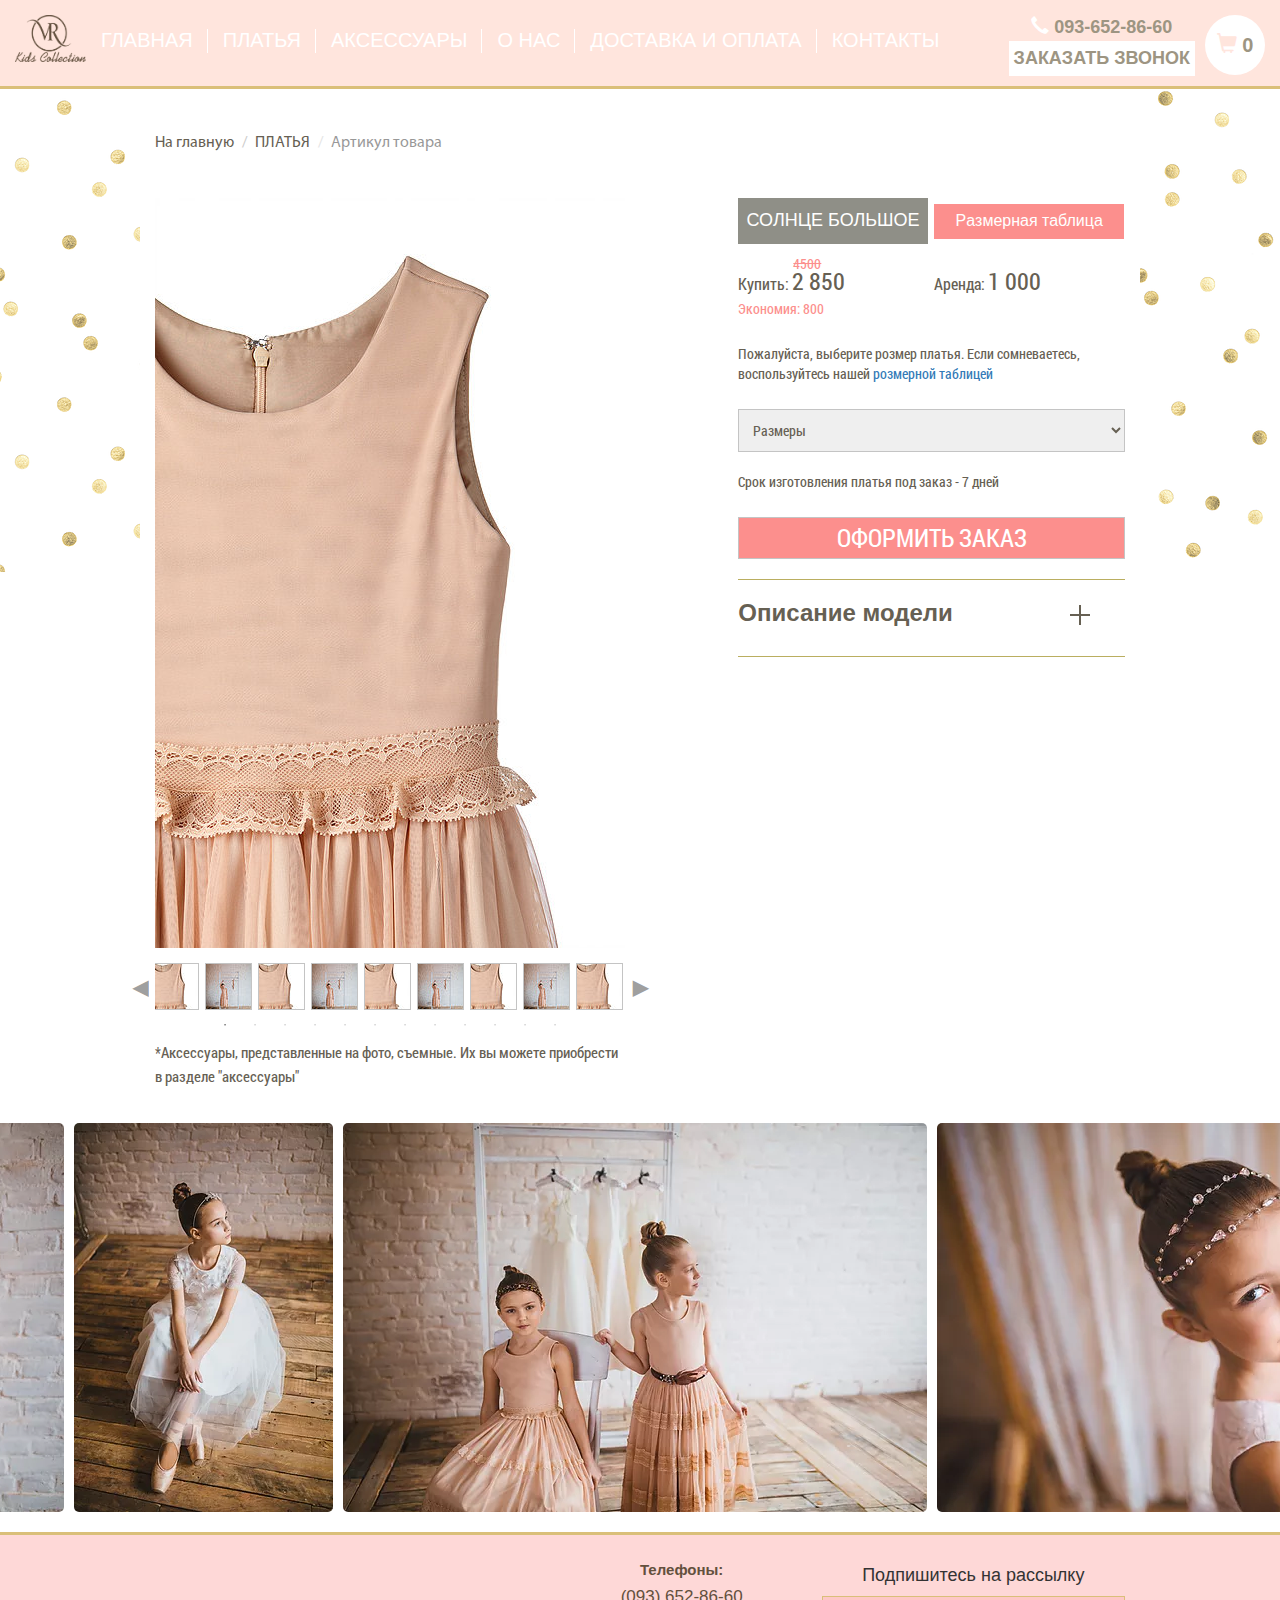
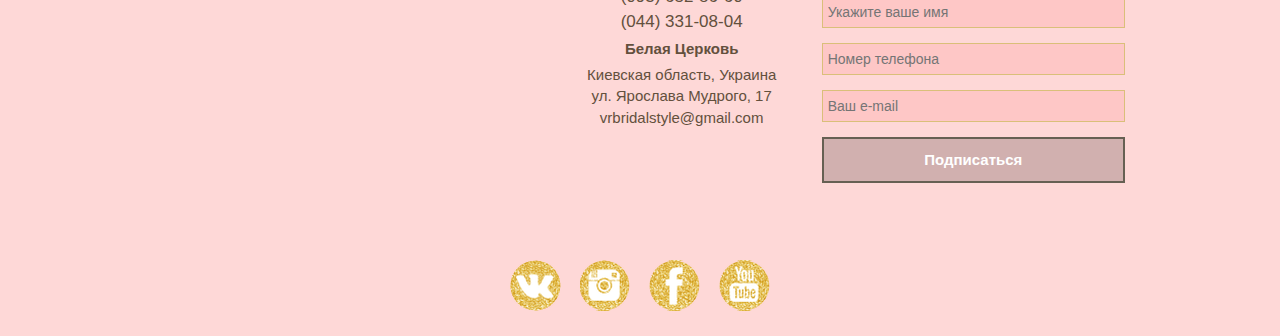
==== single.html @ 7e793c63 "поправил слайдер на single.page" ====
<!DOCTYPE html>
<html lang="ru">
<head>
  <meta charset="utf-8">
  <meta http-equiv="X-UA-Compatible" content="IE=edge">
  <meta name="viewport" content="width=device-width, initial-scale=1">
  <title></title>

  <!-- Bootstrap -->
  <link href="css/bootstrap.min.css" rel="stylesheet">
  <link href="https://fonts.googleapis.com/css?family=Exo+2:500,700&amp;subset=cyrillic" rel="stylesheet">
  <link href="https://fonts.googleapis.com/css?family=Roboto" rel="stylesheet">
  <link rel="stylesheet" href="css/slick.css">
  <link rel="stylesheet" href="css/slick-theme.css">
  <link rel="stylesheet" href="css/modal-gallery.css">
  <link rel="stylesheet" href="css/sprites.css">
  <link rel="stylesheet" href="css/fonts.css">
  <link rel="stylesheet" href="css/style.css">
  <link rel="stylesheet" href="css/media.css">

  <!-- HTML5 shim and Respond.js for IE8 support of HTML5 elements and media queries -->
  <!-- WARNING: Respond.js doesn't work if you view the page via file:// -->
  <!--[if lt IE 9]>
    <script src="https://oss.maxcdn.com/html5shiv/3.7.3/html5shiv.min.js"></script>
    <script src="https://oss.maxcdn.com/respond/1.4.2/respond.min.js"></script>
  <![endif]-->
</head>
<body>
<header>
    <nav class="navbar navbar-default">
      <div class="container-fluid">
        <!-- Brand and toggle get grouped for better mobile display -->
        <div class="navbar-header">
          <button type="button" class="navbar-toggle collapsed" data-toggle="collapse" data-target="#navbar-collapse" aria-expanded="false">
            <span class="sr-only">Toggle navigation</span>
            <span class="icon-bar"></span>
            <span class="icon-bar"></span>
            <span class="icon-bar"></span>
          </button>
          <a class="navbar-logo" href="#"><img src="img/logo.png" width="71" alt="vrkids"></a>
          </div>
          <!-- Collect the nav links, forms, and other content for toggling -->
          <div class="collapse navbar-collapse" id="navbar-collapse">
            <ul class="nav navbar-nav">
              <li class="nav__link"><a href="#" class="active">Главная</a></li>
              <li class="nav__link"><a href="dresses.html">Платья</a></li>
              <li class="nav__link"><a href="accessories.html">Аксессуары</a></li>
              <li class="nav__link"><a href="about.html">О нас</a></li>
              <li class="nav__link"><a href="delivery.html">Доставка и оплата</a></li>
              <li class="nav__link"><a href="contact.html">Контакты</a></li>
          </ul>
          <ul class="nav navbar-nav navbar-right">
            <li class="nav__tell">
              <span class="nav__tell-number ">
              	<span class="glyphicon glyphicon-earphone "></span>
              	<!-- <a href="tel:093-652-86-60">093-652-86-60</a> -->
              	<span>093-652-86-60</span>
              </span>
              <p class="nav__tell-button btn-small" data-toggle="modal" data-target="#myModal">Заказать звонок</p>
            </li>
            <li class="">
              <span class="nav__card-goods">
				<span class="glyphicon glyphicon-shopping-cart"></span>
              	0
              </span>
            </li> 
          </ul>
          </div><!-- /.navbar-collapse -->
      </div><!-- /.container-fluid -->
    </nav>


<!-- MODAL WINDOW BEGIN -->
<!-- Button trigger modal -->
<!-- Modal -->
<div class="modal fade" id="myModal" tabindex="-1" role="dialog" aria-labelledby="myModalLabel">
  <div class="modal-dialog" role="document">
    <div class="modal-content">
      <div class="modal-header">
        <button type="button" class="close" data-dismiss="modal" aria-label="Close"><span aria-hidden="true">&times;</span></button>
        <h4 class="modal-title" id="myModalLabel">Что бы заказать звонок заполните форму</h4>
      </div>
      <div class="modal-body">
        <form action="">
        	<p>Оставьте номер телефона и наш консультант вам перезвонит</p>
        	<input type="tel" placeholder="Введите номер телефона">
        	<button type="submit" class="btn">Заказать звонок</button>
        </form>
      </div>
      <div class="modal-footer">
        <button type="button" class="btn btn-default" data-dismiss="modal">Закрыть</button>
      </div>
    </div>
  </div>
</div>
<!-- MODAL WINDOW END -->
</header>
<main class="container-fluid single__page">
	<div class="container">
		<div class="row">
		  <section class="breadcrumbs">
        <ul class="breadcrumb">
            <li><a href="index.html" class="breadcrumbs__link ">На главную</a></li>
            <li><a href="dresses.html" class="breadcrumbs__link">ПЛАТЬЯ</a></li>
            <li class="breadcrumbs__link breadcrumbs__link-active">Артикул товара</li>
          </ul>  
      </section>
      <section class="card">
        <div class="card__img col-md-6 col-xs-12">
            <div class="slider-for">
              <div class="item zoom-js" id="zoom-js-1">
                <img src="img/single/dress-md.jpg" alt="">
              </div>
              <div class="item zoom-js" id="zoom-js-2">
                <img src="img/single/girl-md.jpg" alt="">
              </div>
              <div class="item zoom-js" id="zoom-js-3">
                <img src="img/single/dress-md.jpg" alt="">
              </div>
              <div class="item zoom-js" id="zoom-js-4">
                <img src="img/single/girl-md.jpg" alt="">
              </div>
              <div class="item zoom-js" id="zoom-js-5">
                <img src="img/single/dress-md.jpg" alt="">
              </div>
              <div class="item zoom-js" id="zoom-js-6">
                <img src="img/single/girl-md.jpg" alt="">
              </div>
              <div class="item zoom-js" id="zoom-js-1">
                <img src="img/single/dress-md.jpg" alt="">
              </div>
              <div class="item zoom-js" id="zoom-js-2">
                <img src="img/single/girl-md.jpg" alt="">
              </div>
              <div class="item zoom-js" id="zoom-js-3">
                <img src="img/single/dress-md.jpg" alt="">
              </div>
              <div class="item zoom-js" id="zoom-js-4">
                <img src="img/single/girl-md.jpg" alt="">
              </div>
              <div class="item zoom-js" id="zoom-js-5">
                <img src="img/single/dress-md.jpg" alt="">
              </div>
              <div class="item zoom-js" id="zoom-js-6">
                <img src="img/single/girl-md.jpg" alt="">
              </div>
            </div>
            <div class="slider-nav">
               <div class="item">
                <img src="img/single/dress-sm.jpg" alt="">
              </div>
              <div class="item">
                <img src="img/single/girl-sm.jpg" alt="">
              </div>
              <div class="item">
                <img src="img/single/dress-sm.jpg" alt="">
              </div>
              <div class="item">
                <img src="img/single/girl-sm.jpg" alt="">
              </div>
              <div class="item">
                <img src="img/single/dress-sm.jpg" alt="">
              </div>
              <div class="item">
                <img src="img/single/girl-sm.jpg" alt="">
              </div>
              <div class="item">
                <img src="img/single/dress-sm.jpg" alt="">
              </div>
              <div class="item">
                <img src="img/single/girl-sm.jpg" alt="">
              </div>
              <div class="item">
                <img src="img/single/dress-sm.jpg" alt="">
              </div>
              <div class="item">
                <img src="img/single/girl-sm.jpg" alt="">
              </div>
              <div class="item">
                <img src="img/single/dress-sm.jpg" alt="">
              </div>
              <div class="item">
                <img src="img/single/girl-sm.jpg" alt="">
              </div>
            </div>
            <div class="card__img-footnote font__other">
               *Аксессуары, представленные на фото, съемные. Их вы можете приобрести в разделе "аксессуары"
            </div>
        </div>
        <div class="card__content col-md-5 col-md-offset-1 col-xs-12">
          <div class="card__head">
              <p class="card__code">
                <span class="card__good-name">
                  Солнце Большое
                </span>
                <span> 
                  <a href="size-table.html" class="btn" onclick="return false" data-toggle="modal" data-target=".modal-size-table">Рaзмерная таблица</a>
                </span>
              </p>
              <div class="card__price">
                <p class="card__price-economy card__price-economy__price">
                    <strike>4500</strike>
                </p>
                <span class="card__price-bye font__other">
                  Купить: <span class="card__price-summ">2 850</span>
                </span>
                <span class="card__price-lease font__other">
                  Аренда: <span class="card__price-summ">1 000</span>
                </span>
                <p class="card__price-economy">
                  Экономия: 800
                </p>
              </div>
          </div>
          <div class="card__select font__other">
              <form action="" method="post">
                  <p>Пожалуйста, выберите розмер платья. Если сомневаетесь, воспользуйтесь нашей <a href="size-table">розмерной таблицей</a></p>
                  <select name="size" id="size" required>
                    <option value="0" disabled selected>Размеры</option>
                    <option value="104">104</option>
                    <option value="110">110</option>
                    <option value="116">116</option>
                    <option value="122">122</option>
                    <option value="128">128</option>
                    <option value="134">134</option>
                    <option value="140">140</option>
                    <option value="152">152</option>
                    <option value="164">164</option>
                  </select>
                  <p>Срок изготовления платья под заказ - 7 дней</p>
                  <input type="submit" value="Оформить заказ" class="btn">
              </form>
             
          </div>
        <div class="card__description">
            <h3>Описание модели</h3>
            <input type="checkbox" id="content-show">
            <label for="content-show" class="card__description-content-show">
            </label>
            <div class="card__description-content">
            <ul>
              <li>
                <b>Цвет: </b> <span class="font__other">Pink Blush</span>
              </li>
              <li>
                 <b>Ткань: </b><span class="font__other">натуральная подкладка, жесткий фатин, атлас, евросетка, кружево</span>
              </li>
              <li>
                 <b>Декор: </b><span class="font__other">кружевной купон в виде баски</span>
              </li>
              <li>
                 <b>Застежка: </b><span class="font__other">крючок, петелька, молния</span>
              </li>
            </ul>
          </div>
        </div>
      </div>
      </section>
		</div>
	</div>
  <section class="lazy-slider">
    <div class="row slick-gallery">
        <a href="img/single/modal-gallery/img-1-big.png" data-toggle="lightbox" data-gallery="example-gallery" class="item">
            <img src="img/single/modal-gallery/img-1.webp" class="img-fluid">
        </a>
        <a href="img/single/modal-gallery/img-4-big.webp" data-toggle="lightbox" data-gallery="example-gallery" class="item">
            <img src="img/single/modal-gallery/img-4.webp" class="img-fluid">
        </a>
        <a href="img/single/modal-gallery/img-6-big.webp" data-toggle="lightbox" data-gallery="example-gallery" class="item">
            <img src="img/single/modal-gallery/img-6.webp" class="img-fluid">
        </a>
        <a href="img/single/modal-gallery/img-7-big.webp" data-toggle="lightbox" data-gallery="example-gallery" class="item">
            <img src="img/single/modal-gallery/img-7.webp" class="img-fluid">
        </a>
    </div>
  </section>
<!-- MODAL WINDOW TABLE SIZE -->
  <div class="modal fade modal-size-table container-fluid" tabindex="-1" role="dialog" aria-labelledby="myLargeModalLabel" aria-hidden="true">
  <div class="modal-dialog container">
    <div class="modal-content row">

    <!--    <div class="container">
    <div class="row"> -->
      <div class="link__back col-md-12">
      </div>
        <div class="table-size__content">
          <table class="col-md-6 col-xs-12 size-table">
          <thead>
            <td>Размер</td>
            <td>Возраст</td>
            <td>Рост</td>
            <td>Обхват груди</td>
            <td>Обхват талии</td>
          </thead>
          <tbody class="font__other">
            <tr>
              <td>104</td>
              <td>4</td>
              <td>104 см</td>
              <td>56</td>
              <td>53</td>
            </tr>
            <tr>
              <td>110</td>
              <td>5</td>
              <td>110 см</td>
              <td>59</td>
              <td>55</td>
            </tr>
            <tr>
              <td>116</td>
              <td>6</td>
              <td>116 см</td>
              <td>62</td>
              <td>57</td>
            </tr>
            <tr>
              <td>122</td>
              <td>7</td>
              <td>122 см</td>
              <td>65</td>
              <td>59</td>
            </tr>
            <tr>
              <td>128</td>
              <td>8</td>
              <td>128 см</td>
              <td>68</td>
              <td>61</td>
            </tr>
            <tr>
              <td>134</td>
              <td>9</td>
              <td>134 см</td>
              <td>68</td>
              <td>62</td>
            </tr>
            <tr>
              <td>140</td>
              <td>10</td>
              <td>140 см</td>
              <td>73</td>
              <td>64</td>
            </tr>
            <tr>
              <td>152</td>
              <td>11-12</td>
              <td>152 см</td>
              <td>78</td>
              <td>67</td>
            </tr>
            <tr>
              <td>164</td>
              <td>13-14</td>
              <td>164 см</td>
              <td>83</td>
              <td>70</td>
            </tr>
          </tbody>
        </table>
        <div class="table-size__img col-md-6 col-xs-12">
          <h3>Как снимать мерки?</h3>
          <div class="table-size__img-container">
            <img src="img/size-table/girl-size.webp" alt="как измерять розмеры платья">
          </div>
  <!--       </div>
        </div> -->



    </div>
  </div>
    </div>
  </div>
</div>

<!-- MODAL WINDOW TABLE SIZE -->

</main>
<footer class="container-fluid">
	<div class="container">
		<div class="row">
			<div class="footer__map col-md-5 col-sm-10 col-xs-12">
				<iframe src="https://www.google.com/maps/embed?pb=!1m18!1m12!1m3!1d382.84267657831595!2d30.11721743433688!3d49.796439521496104!2m3!1f0!2f0!3f0!3m2!1i1024!2i768!4f13.1!3m3!1m2!1s0x40d34219173e70a1%3A0x8de0da976b780993!2zViZSINCR0YPRgtC40Log0YHQstCw0LTQtdCx0L3Ri9GFINC4INCy0LXRh9C10YDQvdC40YUg0L3QsNGA0Y_QtNC-0LI!5e0!3m2!1sru!2sua!4v1513717339798" width="400" height="300" frameborder="0" style="border:0" allowfullscreen></iframe>
			</div>
			<div class="footer__contacts col-md-3 col-sm-4 col-xs-12">
				<div class="footer__number col-md-12">
					<b>Телефоны: </b>
					<p>(093) 652-86-60</p>
					<p>(044) 331-08-04</p>
				</div>
				<div class="footer__adress col-md-12">
					<b>Белая Церковь</b> 
					<p>Киевская область, Украинa</p>
					<p>ул. Ярослава Мудрого, 17</p>
					<p>vrbridalstyle@gmail.com</p>
				</div>
			</div>
			<div class="footer__form col-md-4 col-sm-8 col-xs-12">
				<form action="" method="post">
					<h4>Подпишитесь на рассылку</h4>
					<input type="text" class="col-md-12" placeholder="Укажите ваше имя" required>
					<input type="tel" class="col-md-12" placeholder="Номер телефона">
					<input type="email" class="col-md-12" placeholder="Ваш e-mail" required>
					<button type="submit" class="btn col-md-12"> Подписаться </button>
				</form>
			</div>
			<div class="social-btn col-md-12">
				<a href="#" class="icon-vk"></a>
				<a href="#" class="icon-insta"></a>
				<a href="#" class="icon-fb"></a>
				<a href="#" class="icon-youtube"></a>
			</div>
		</div>
	</div>
</footer>
  <!-- jQuery (necessary for Bootstrap's JavaScript plugins) -->
  <script src="https://code.jquery.com/jquery-2.2.0.min.js" type="text/javascript"></script>
  <!-- Include all compiled plugins (below), or include individual files as needed -->
  <script src="js/bootstrap.min.js"></script>
  <script type="text/javascript" src="js/slick.min.js"></script>
  <script type="text/javascript">    
     $('.slider-for').slick({
      slidesToShow: 1,
      slidesToScroll: 1,
      arrows: false,
      fade: true,
      asNavFor: '.slider-nav'
    });
    $('.slider-nav').slick({
      slidesToShow: 7,
      slidesToScroll: 1,
      asNavFor: '.slider-for',
      dots: true,
      centerMode: true,
      focusOnSelect: true
    });
  </script>
   <!-- zoom img -->
  <script src="js/jquery.zoom.min.js"></script>
  <script type="text/javascript">
    $(document).ready(function(){
      $('#zoom-js-1').zoom(
        {url:'img/single/dress-lg.jpg',
          on:'grab'
      });
      $('#zoom-js-2').zoom(
        {url:'img/single/girl-lg.jpg',
          on:'grab'
      });
      $('#zoom-js-3').zoom(
        {url:'img/single/dress-lg.jpg',
          on:'grab'
      });
      $('#zoom-js-4').zoom(
        {url:'img/single/girl-lg.jpg',
          on:'grab'
      });
      $('#zoom-js-5').zoom(
        {url:'img/single/dress-lg.jpg',
          on:'grab'
      });
      $('#zoom-js-6').zoom(
        {url:'img/single/girl-lg.jpg',
          on:'grab'
      });
    });
  </script>

  <!-- modal gallery -->
  <script type="text/javascript" src="js/modal-gallery.min.js"></script>
  <script>
    $(document).on('click', '[data-toggle="lightbox"]', function(event) {
          event.preventDefault();
          $(this).ekkoLightbox({
            
          });
      });
  </script>
  <script>
    $('.slick-gallery').slick({
      dots: false,
      infinite: true,
      speed: 3000,
      autoplay: true,
      autoplaySpeed: 2000,
      slidesToShow: 1,
      centerMode: true,
      variableWidth: true
    });
  </script>
</body>
</html>
---- css/modal-gallery.css ----
.ekko-lightbox{display:-ms-flexbox!important;display:flex!important;-ms-flex-align:center;align-items:center;-ms-flex-pack:center;justify-content:center;padding-right:0!important}.ekko-lightbox-container{position:relative}.ekko-lightbox-container>div.ekko-lightbox-item{position:absolute;top:0;left:0;bottom:0;right:0;width:100%}.ekko-lightbox iframe{width:100%;height:100%}.ekko-lightbox-nav-overlay{z-index:1;position:absolute;top:0;left:0;width:100%;height:100%;display:-ms-flexbox;display:flex}.ekko-lightbox-nav-overlay a{-ms-flex:1;flex:1;display:-ms-flexbox;display:flex;-ms-flex-align:center;align-items:center;opacity:0;transition:opacity .5s;color:#fff;font-size:30px;z-index:1}.ekko-lightbox-nav-overlay a>*{-ms-flex-positive:1;flex-grow:1}.ekko-lightbox-nav-overlay a>:focus{outline:none}.ekko-lightbox-nav-overlay a span{padding:0 30px}.ekko-lightbox-nav-overlay a:last-child span{text-align:right}.ekko-lightbox-nav-overlay a:hover{text-decoration:none}.ekko-lightbox-nav-overlay a:focus{outline:none}.ekko-lightbox-nav-overlay a.disabled{cursor:default;visibility:hidden}.ekko-lightbox a:hover{opacity:1;text-decoration:none}.ekko-lightbox .modal-dialog{display:none}.ekko-lightbox .modal-footer{text-align:left}.ekko-lightbox-loader{position:absolute;top:0;left:0;bottom:0;right:0;width:100%;display:-ms-flexbox;display:flex;-ms-flex-direction:column;flex-direction:column;-ms-flex-pack:center;justify-content:center;-ms-flex-align:center;align-items:center}.ekko-lightbox-loader>div{width:40px;height:40px;position:relative;text-align:center}.ekko-lightbox-loader>div>div{width:100%;height:100%;border-radius:50%;background-color:#fff;opacity:.6;position:absolute;top:0;left:0;animation:a 2s infinite ease-in-out}.ekko-lightbox-loader>div>div:last-child{animation-delay:-1s}.modal-dialog .ekko-lightbox-loader>div>div{background-color:#333}@keyframes a{0%,to{transform:scale(0);-webkit-transform:scale(0)}50%{transform:scale(1);-webkit-transform:scale(1)}}
/*# sourceMappingURL=[data-uri] */
---- css/sprites.css ----
.icon-youtube, .icon-fb, .icon-insta, .icon-mail, .icon-vk{
	background: url('../img/sprites.png') no-repeat;
}

.icon-youtube{
	background-position: 0 -148px ;
	width: 51px;
	height: 51px;
}

.icon-fb{
	background-position: 0 -99px ;
	width: 51px;
	height: 51px;
}

.icon-insta{
	background-position: -1.9999961853027344px -50px ;
	width: 51px;
	height: 51px;
}

.icon-mail{
	background-position: 0 -197px ;
	width: 51px;
	height: 51px;
}

.icon-vk{
	background-position: 0 0;
	width: 51px;
	height: 51px;
}
---- css/fonts.css ----
@font-face {
		font-family: "RobotoCondensedRegular";
		src: url("../fonts/RobotoCondensed/RobotoCondensedRegular/RobotoCondensedRegular.eot");
		src: url("../fonts/RobotoCondensed/RobotoCondensedRegular/RobotoCondensedRegular.eot?#iefix")format("embedded-opentype"),
		url("../fonts/RobotoCondensed/RobotoCondensedRegular/RobotoCondensedRegular.woff") format("woff"),
		url("../fonts/RobotoCondensed/RobotoCondensedRegular/RobotoCondensedRegular.ttf") format("truetype");
		font-style: normal;
		font-weight: normal;
}

@font-face {
		font-family: "RobotoCondensedLight";
		src: url("../fonts/RobotoCondensed/RobotoCondensedLight/RobotoCondensedLight.eot");
		src: url("../fonts/RobotoCondensed/RobotoCondensedLight/RobotoCondensedLight.eot?#iefix")format("embedded-opentype"),
		url("../fonts/RobotoCondensed/RobotoCondensedLight/RobotoCondensedLight.woff") format("woff"),
		url("../fonts/RobotoCondensed/RobotoCondensedLight/RobotoCondensedLight.ttf") format("truetype");
		font-style: normal;
		font-weight: normal;
}

@font-face {
		font-family: "RobotoCondensedBold";
		src: url("../fonts/RobotoCondensed/RobotoCondensedBold/RobotoCondensedBold.eot");
		src: url("../fonts/RobotoCondensed/RobotoCondensedBold/RobotoCondensedBold.eot?#iefix")format("embedded-opentype"),
		url("../fonts/RobotoCondensed/RobotoCondensedBold/RobotoCondensedBold.woff") format("woff"),
		url("../fonts/RobotoCondensed/RobotoCondensedBold/RobotoCondensedBold.ttf") format("truetype");
		font-style: normal;
		font-weight: normal;
}
@font-face {
	font-family: "MyriadProRegular";
	src: url("../fonts/MyriadProRegular/MyriadProRegular.eot");
	src: url("../fonts/MyriadProRegular/MyriadProRegular.eot?#iefix")format("embedded-opentype"),
	url("../fonts/MyriadProRegular/MyriadProRegular.woff") format("woff"),
	url("../fonts/MyriadProRegular/MyriadProRegular.ttf") format("truetype");
	font-style: normal;
	font-weight: normal;
}
---- css/style.css ----
/****************************************************/
/*================= GENERALL =====================*/
/****************************************************/
html,
body {
	font-family: 'Arial', 'Helvetica', sans-sefif;
	font-size: 14px;
	background: white url('../img/coins.png') repeat-x fixed;
}
.container {
	max-width: 1000px;
}
/****************************************************/
/*================= NAVIGATION =====================*/
/****************************************************/
header {
	background-color: #FFE5DD;
	color: white;
	border-bottom: 3px solid #DABF79;
	padding-top: 15px;
}
.navbar-default {
	background-color: transparent;
	color: white;
	border: none;
}
.navbar {
	text-align: center;
	vertical-align: middle;
	margin-bottom: 0;
}
.navbar a {
	display: block;
	color: white !important;
	font-size: 20px;
	text-transform: uppercase;

	transition: 0.5s all;
}
.navbar a:hover {
	color: #9D9582 !important;
	transition: 0.5s all;
	background-color: transparent;
	text-decoration: none; 
}
.nav__link {
	position: relative;
}
.nav__link::after {
	position: absolute;
	right: 0;
    top: 28%;

	content: "";
	display: block;
	background-color: white;
	width: 1px;
	height: 24px;
}
.nav__link:last-child::after {
	display: none;
}
.navbar li:hover {
	background-color: transparent;
}
.nav__tell {
	margin-right: 10px;
}
.nav__tell .glyphicon-earphone {
	color: white;
}
.nav__tell-number {
	color: #9D9582;
	text-align: center;
	font-weight: 600;
	font-size: 18px;
}
.nav__tell-button {
	color: #9D9582;
	background-color: white;
	text-align: center;
	font-size: 16px;
	font-weight: 600;
	position: relative;

	transition: 0.5s all;
}
.nav__tell-button::before {
	content: " ";
	display: block;
	width: 50px;
	height: 50px;
	background-color: transparent;
	position: absolute;
	top: 0;
	left: 0;
}
.nav__tell-button:hover {
	color: white;
	background-color: #9D9582;
	transform: scale(1.01);
	cursor: pointer;

	transition: 0.5s all;
}
.nav__card-goods {
	display: block;
	width: 60px;
	border-radius: 50%;
	background-color: white;
	color: #9D9582;
	text-align: center;
	vertical-align: middle;
	font-size: 20px;
	font-weight: 600;
	line-height: 60px;
}
.nav__card-goods .glyphicon-shopping-cart {
	color: #FFE5DD;
}
.modal-content {
	background-color: white;
	border: 1px solid black;
	color: black ;
}
.modal .btn {
	font-weight: 400;
	background-color: #D1B0AF;
	color: white;
	text-transform: none;
	text-align: center;

	font-size: 20px;
	padding: 7px;
	margin-top: 5px;
}
.modal input {
	border: 1px solid #DABF79;
	outline: none;
	padding: 5px;
}
/****************************************************/
/*================= SLIDER =========================*/
/****************************************************/
.slider.container-fluid{
	padding-left: 0;
	padding-right: 0;
	margin-bottom: 50px;
}
.slide-1 {
	background-image: url(../img/slide_1.png);
	background-repeat: no-repeat;
	background-position: left;
	background-size: cover;
}
.slide-2 {
	background-image: url(../img/slide_2.png);
	background-repeat: no-repeat;
	background-position: left;
	background-size: cover;
}
.slide-3 {
	background-image: url(../img/slide_3.png);
	background-repeat: no-repeat;
	background-position: left;
	background-size: cover;
}
.slider__img-content {
	padding: 50px 30px;
	text-align: center;
	background-color: rgba(255, 255, 255, 0.75);
}
.slider__img-content h2 {
	font-size: 40px;
	color: #9D9582;
	font-weight: 600;
	margin-bottom: 60px;
	position: relative;
}
.slider__img-content h2:after {
	content: "";
	display: block;
	width: 60px;
	height: 2px;
	background-color: #2f2e2e;
	position: absolute;
	bottom: -20px;
	left: 50%;
	margin-left: -30px;
}
.slider__img-content p {
	font-size: 28px;
	line-height: 40px;
	font-family: 'Open Sans Condensed', sans-serif;
}
.btn-small {
	display: block;
	padding: 5px;
	background-color: #ffffff;
	font-size: 18px;
	color: #9D9582;
	font-weight: 600; 
	text-transform: uppercase;
}
.btn {
	display: block;
	padding: 10px;
	background-color: #ffffff;
	font-size: 25px;
	color: #9D9582;
	font-weight: 600; 
	text-transform: uppercase;

	transition: 0.5s ease all;
}
.btn:hover {
	background-color: #9D9582;
	color: #ffffff;

	transition: 0.5s ease all;
}
.slider__img-content .btn {
	box-shadow: 0 0 1px 1px #9D9582;
}
/****************************************************/
/*================= DIVISION =======================*/
/****************************************************/
.division {
	background: white url('../img/bg-line.png') no-repeat center;
	padding: 35px 0;
	margin-bottom: 50px;
}
.division__img {
	position: relative;
	overflow: hidden;
}
.division__img img {
	width: 100%;
}
.division__img .btn {
	background-color: rgba(255, 255, 255, 0.75);
	width: 100%;
	font-size: 30px;
	text-transform: none;
	font-weight: 400;

	position: absolute;
	bottom: 30px;
}
.division__img .btn:hover {
	background-color: rgba(255, 255, 255, 0.5);
}
/****************************************************/
/*================= GALLERY ========================*/
/****************************************************/
.gallery {
	overflow: hidden;
}
/****************************************************/
/*================= DESCRIPTION ========================*/
/****************************************************/
.description{
	padding: 0 100px;
	font-size: 22px;
	line-height: 30px;
	font-family: 'Open Sans Condensed', sans-serif;
	background-color: rgba(255, 255, 255, 0.5);
	text-align: center;
}
/****************************************************/
/*================= FOOTER      ====================*/
/****************************************************/
footer {
	padding-top: 20px;
	padding-bottom: 20px;
	border-top: 3px solid #DABF79;
	background-color: rgba(254, 199, 198, 0.7);
}
.footer__contacts {
	text-align: center;
	color: #63503D;
	font-family: 'futura-lt-w01-book', sans-serif;
}
.footer__contacts b {
	font-family: 'Arial';
	font-size: 15px;
	line-height: 30px;
}
.footer__contacts p {
	margin-bottom: 0;
}
.footer__number {
	font-size: 17px;
}
.footer__adress {
	font-size: 15px;
}
.footer__form {
	text-align: center;
}
.footer__form h4 {
	font-family: 'Arial';
	font-size: 18px;
	line-height: normal;
	text-align: center;
}
.footer__form input {
	background-color: rgb(254, 199, 198);
	color: #000000;
	border: 1px solid #DABF79;
	outline: none;
	margin-bottom: 15px;
	padding: 5px;
}
.footer__form .btn {
	font-weight: 400;
	background-color: rgba(209,176,175,1);
	border: 2px solid rgba(102,96,83,1);
	color: white;
	font-size: 15px;
	font-weight: 600;
	text-transform: none;
	text-align: center;
	border-radius: 0;
}
.footer__form .btn:hover {
 	background-color: rgba(209,176,175,1);
	color: #ffffff;
	text-decoration: underline;
 }
.footer__map {
	overflow:hidden;
/*    padding-bottom:50%;*/
    position:relative;
    margin: 0 auto;
}
#map {
	left:0;
    top:0;
    height:100%;
    width:100%;
    position:absolute;
}
.social-btn {
	text-align: center;
}
.social-btn a {
	display: inline-block;
	margin-right: 15px;
}
.social-btn a:last-child {
	margin-right: 0;
}

/****************************************************************************/
/*~~~~~~~~~~~~~~~~~~~~~~~~~~~~~~~~~~~~~~~~~~~~~~~~~~~~~~~~~~~~~~~~~~~~~~~~~*/
/*============================= DRESSES PAGE =============================*/
/*~~~~~~~~~~~~~~~~~~~~~~~~~~~~~~~~~~~~~~~~~~~~~~~~~~~~~~~~~~~~~~~~~~~~~~~*/
/************************************************************************/
.dresses__page {
	background-color: #ffffff;
}
/****************************************************/
/*================= GOODS====   ====================*/
/****************************************************/
.goods {
	text-align: center;
}
.item__img {
	text-align: center;
	position: relative;
	overflow: hidden;
	height: 427px;
	margin-bottom: 25px;
	outline: 1px solid rgb(209,176,175);
}
.item__img-front {
	position: absolute;
	top: 0;
	left: 50%;
	margin-left: -160px;
}
.item__img-back {
	position: absolute;
	top: 0;
	left: 50%;
	margin-left: -160px;
	opacity: 0;
}
.item__link-more{
	display: block;
	background-color: rgba(255,255,255, 0.8);
	text-transform: uppercase;
	color: #63503D;
	font-weight: 600;
	font-size: 20px;
	padding: 15px 15px;
	width: 100%;

	position: absolute;
	left: 0;
	bottom: -100px;
	z-index: 4;
}
.item__link-more:hover {
	text-decoration: underline;
	color: #DABF79;
}
.item__img:hover .item__img-back {
/*	transform: scale(1);*/
	opacity: 1;
	transition: 1s ease-out;
}
.item__img:hover .item__img-front {
/*	transform: scale(0);*/
	transition: 0.8s ease;
	opacity: 0;
/*	display: none;*/
}
.item__img:hover .item__link-more{
	left: 0;
	bottom: 0;
	transition: 0.45s;
}
.item__info {
	color: #63503D;
	font-weight: 600;
	padding-bottom: 40px;
}
.item__code {
	font-size: 18px;
}
.item__price {
	display: inline-block;
	width: 49%;

	font-size: 18px;
	font-weight: 600;
	font-family: 'RobotoCondensedRegular', sans-serif;
}
/* STYLE FOR SALES GOODS*/ 
.goods__item-sale {
	position: relative;
}
.goods__item-sale:before {
	display: inline-block;
	padding: 5px 30px 5px 15px;
	content: "распродажа";
	text-transform: uppercase;
	color: white;
	border-bottom-right-radius: 30px; 
	background-color: rgba(219, 57, 99, 0.7);

	position: absolute;
	left: 15px;
	z-index: 5;
}
.goods__item-sale .item__price {
	position: relative;
}
.goods__item-sale .item__price:before {
	content: attr(data-old);
	text-decoration: line-through;
	right: 38%;
	top: -13px;
}
.goods__item-sale .item__price:after {
	content: attr(data-economy);
	bottom: -20px;
	left: 22%;
}
.goods__item-sale .item__price:before,
.goods__item-sale .item__price:after {
	display: inline-block;

	color: rgb(252, 143, 141);
	font-family: 'MyriadProRegular', 'Arial', sans-serif;
	font-weight: 400;
	font-size: 14px;

	position: absolute;
}
/****************************************************************************/
/*~~~~~~~~~~~~~~~~~~~~~~~~~~~~~~~~~~~~~~~~~~~~~~~~~~~~~~~~~~~~~~~~~~~~~~~~~*/
/*============================= ABOUT   PAGE =============================*/
/*~~~~~~~~~~~~~~~~~~~~~~~~~~~~~~~~~~~~~~~~~~~~~~~~~~~~~~~~~~~~~~~~~~~~~~~*/
/************************************************************************/
.about__page .container{
	background-color: #ffffff;
}
.generall__img {
	margin-top: 15px;
	text-align: center;
}
.generall__img img {
	width: 100%;
}
.features__description {
	text-align: center;
	font-family: 'Open Sans Condensed', sans-serif;
	font-size: 20px;
	font-weight: bold;
	color: #99907C;

	padding: 10px 60px;
}
.features__item_img {
	text-align: center;
}
.features__item_content {
	padding-top: 40px;
	padding-left: 40px;
	padding-right: 40px;
}
.features__title {
	max-width: 290px;
	text-align: center;
	color: #ffffff;
	font-size: 28px;
	padding: 10px 5px;
	margin-bottom: 35px;
	background-color: rgba(255, 229, 221, 1);
	text-shadow: rgba(0, 0, 0, 0.4) 0px 4px 5px;
}
.item__description {
	color: #99907C;
	font-size: 20px;
	font-weight: 300;
	font-family: 'Open Sans Condensed', sans-serif;
}
/****************************************************************************/
/*~~~~~~~~~~~~~~~~~~~~~~~~~~~~~~~~~~~~~~~~~~~~~~~~~~~~~~~~~~~~~~~~~~~~~~~~~*/
/*============================= DELIVERY PAGE ============================*/
/*~~~~~~~~~~~~~~~~~~~~~~~~~~~~~~~~~~~~~~~~~~~~~~~~~~~~~~~~~~~~~~~~~~~~~~~*/
/************************************************************************/
.delivery__page {
	margin-top: 50px;
	margin-bottom: 80px;
}
.delivery__page .container {
	background-color: #ffffff;
}
.delivery__content {
	padding-left: 50px;
	margin-bottom: 15px;
	color: #99907C;
	font-size: 24px;
	line-height: normal;
	letter-spacing: normal;
	font-family: 'Open Sans Condensed', sans-serif;
}
.way__img {
	text-align: center;
}
/****************************************************************************/
/*~~~~~~~~~~~~~~~~~~~~~~~~~~~~~~~~~~~~~~~~~~~~~~~~~~~~~~~~~~~~~~~~~~~~~~~~~*/
/*============================= CONTACT  PAGE ============================*/
/*~~~~~~~~~~~~~~~~~~~~~~~~~~~~~~~~~~~~~~~~~~~~~~~~~~~~~~~~~~~~~~~~~~~~~~~*/
/************************************************************************/
html.contact,
body.contact {
	background: #B9A699 url(../img/contact/bg.png) no-repeat;
	background-position: center center;
	background-size: cover;
}
.contact__page {
	background-color: rgba(255, 255, 255, 0.51);
	padding: 10px;
	min-height: 75vh;
}
.contact__content {
	font-family: 'Exo 2', 'Arial', sans-serif;
}
.content__text {
	color: #6E685A;
	font-size: 18px;
	font-weight: 500;
}
.content__text-big {
	font-size: 22px;
}

/****************************************************************************/
/*~~~~~~~~~~~~~~~~~~~~~~~~~~~~~~~~~~~~~~~~~~~~~~~~~~~~~~~~~~~~~~~~~~~~~~~~~*/
/*============================= SINGLE   PAGE ============================*/
/*~~~~~~~~~~~~~~~~~~~~~~~~~~~~~~~~~~~~~~~~~~~~~~~~~~~~~~~~~~~~~~~~~~~~~~~*/
/************************************************************************/
.font__other {
	font-family: 'RobotoCondensedRegular', 'Arial', sans-serif !important;
}
.single__page > .container {
	background-color: white;
	font-family: 'Open Sans Condensed', sans-serif;
	margin-bottom: 35px;
}
.slider-nav img:hover {
	cursor: pointer;
}
.slider-nav .item {
	outline: none;
}

/*MODAL WINDOW TABLE*/
.modal-dialog {
	width: 100%; 
}

/****************************************************/
/*================= BRADCRUMB  ====================*/
/****************************************************/
.breadcrumbs {
	padding-top: 35px;
	margin-bottom: 35px;
}
.breadcrumb {
	background-color: transparent;
    font-size: 16px;
    font-family: 'MyriadProRegular', 'Arial', sans-serif;
    font-weight: 300;
}
.breadcrumb li a {
	color: #666053;
}
.breadcrumb li a:hover {
	color: #666053;
}
.breadcrumbs__link-active {
	opacity: 0.5;
}
.breadcrumbs__link-active:hover {
  	cursor: no-drop;
	text-decoration: none !important;
}
.card .btn {
	background-color: rgba(252, 143, 141, 1);
	color: white;
	border-radius: 0;
	padding: 2px 5px;
	font-size: 16px;
	font-weight: 400;
}
.card__img .btn {
	display: inline-block;
	text-transform: none;
}
.card .btn:hover {
	background-color: white;
	color: rgba(252, 143, 141, 1);
}
/****************************************************/
/*================= ZOOM GALLERY  =================*/
/**************************************************/
.zoom-js:hover {
	cursor: zoom-in;
}
.slider-for {
	margin-bottom: 15px;
}
.slider-nav {
	text-align: left;
	margin-bottom: 15px;
}
.slider-nav img {
	border: 1px solid #c4c4c4;
}
.card__img-footnote {
	color: #666053;
	line-height: 1.6;
	font-size: 15px;
}
/****************************************************/
/*================= CARD CONTENT  =================*/
/**************************************************/

.card__head {
	color: #666053;
	font-size: 24px;
	font-weight: 400;
	margin-bottom: 25px;
}
.card__code span {
	display: inline-block;
	width: 49%;
	box-sizing: border-box;
}
.card__code .btn {
	padding: 5px;
	text-transform: none;
}
.card__good-name {
	font-size: 18px;
	padding: 10px 5px;
	background-color: #8F8F87;
	color: white;
	text-transform: uppercase;
	text-align: center;	
}
.card__price-bye {
	position: relative;
}
.card__price-economy {
	font-size: 14px;
	font-family: 'RobotoCondensedRegular', 'Arial', sans-serif;
	text-transform: none;
	color: rgb(252, 143, 141);
	margin: 0;
	padding: 0;
}
.card__price-economy__price {
	margin-bottom: -10px;
	padding-left: 55px;
}
.card__price-bye,
.card__price-lease {
	display: inline-block;
	width: 49%;
	font-size: 16px;
}
.card__price-summ {
	font-size: 24px;
}
.card__select {
	color: #666053;
	font-size: 14px;
}
.card__select p {
	margin-bottom: 25px;
}
.card__select input,
.card__select select {
	border: 1px solid #c4c4c4;
	display: block;
	width: 100%;
	padding: 10px;
	font-weight: 300;

	margin: 20px 0;
}
.card__select input:hover,
.card__select input:focus,
.card__select select:hover,
.card__select select:focus {
	border-color: black;
}
.card__select input[type="submit"] {
	text-transform: uppercase;
	font-weight: 400;
	font-size: 25px;
	outline: none;
}

.card__description {
	border: 1px solid #BAAE60;
	border-left: none;
	border-right: none;
	color: #666053;
}
#content-show {
	display: none;
}
#content-show:checked ~ .card__description-content{
	min-height: 200px;
	transition: 1s all;
}
.card__description {
	position: relative;
}
.card__description-content-show {
	display: block;
	width: 30px;
	height: 30px;
	position: relative;
}
.card__description-content-show:hover {
	cursor: pointer;
}
.card__description-content-show::before,
.card__description-content-show::after {
	display: block;
	content: '';
	width: 20px;
	height: 2px;
	background-color: #666053;

	position: absolute;
	top: 50%;
	left: 50%;
	margin-left: -10px;
	margin-top: -1px;
}
.card__description-content-show::after {
	transform: rotate(90deg);
}
#content-show:checked ~ label {
	transform: rotate(45deg);
	transition: 0.5s;
}
.card__description label {
	position: absolute;
	right: 30px;
	top: 20px;
	font-size: 25px;
}
.card__description-content {
	height: 0;
	transition: 1s all;
	overflow: hidden;
}
.card__description h3 {
	font-weight: bold;
	margin-bottom: 30px;
}
.card__description-content ul {
	list-style: none;
	margin: 0;
	padding: 0;
}
.card__description-content ul li {
	margin-bottom: 10px;
	font-size: 18px;
}
/****************************************************/
/*================= LAZZY GALLERY  =================*/
/**************************************************/
.lazy-slider img{
	margin-right: 10px;
	margin-bottom: 20px;
	border-radius: 5px;
}
.ekko-lightbox .modal-dialog{
	position: relative;
}
.ekko-lightbox: hover {
	cursor: pointer;
}
.ekko-lightbox:before,
.ekko-lightbox:after {
	content: '';
	display: inline-block;
	width: 40px;
	height: 3px;
	background-color: white;

	position: absolute;
	top: 50px;
	right: 50px;
}
.ekko-lightbox:after {
	transform: rotate(45deg);
}
.ekko-lightbox:before {
	transform: rotate(-45deg);
}
.ekko-lightbox-container {
	position: static;
}
.ekko-lightbox .modal-body{
	padding: 0;
	border-radius: 0;
}
/****************************************************************************/
/*~~~~~~~~~~~~~~~~~~~~~~~~~~~~~~~~~~~~~~~~~~~~~~~~~~~~~~~~~~~~~~~~~~~~~~~~~*/
/*============================= TABLE_SIZE PAGE ==========================*/
/*~~~~~~~~~~~~~~~~~~~~~~~~~~~~~~~~~~~~~~~~~~~~~~~~~~~~~~~~~~~~~~~~~~~~~~~*/
/************************************************************************/
.table-size__page > .container {
	background-color: white;
	color: #99907C;
	font-family: 'Open Sans Condensed', sans-serif;
	padding-bottom: 50px
}
.table-size__content {
	padding-top: 70px;
}
.table-size__img-container img {
	width: 100%;
}
.table-size__img h3 {
	text-align: center;
	font-size: 20px;
	font-weight: 600;
}
.size-table thead {
	color: #806051;
	font-size: 16px;
	font-weight: 600;
}
.size-table {
	color: #37201c;
	text-align: center;
	margin-top: 70px;
}
.size-table td {
	padding: 7px;
	border: 2px solid white;
}
.size-table tr:nth-child(even) {
	background-color: #E4DDCD;
}
.size-table tr:hover {
	background-color: #c4c4c4;
}
.size-table thead tr:hover {
	background-color: white;
}
.link__back {
	margin-top: 15px;
}
.link__back .btn {
	background-color: rgba(252, 143, 141, 1);
	color: white;
	border-radius: 0;
	padding: 2px 5px;
	font-size: 16px;
	font-weight: 400;
}
.link__back .btn {
	display: inline-block;
	text-transform: none;
}
.link__back .btn:hover {
	background-color: white;
	color: rgba(252, 143, 141, 1);
}
/*
#806051 20px
#E4DDCD
---- css/media.css ----
@media screen and (max-width: 800px) {
	.menu__hidden-arrow {
		display: inline-block;
		font-size: 25px;
		color: #9D9582;
	}
	nav {
		position: absolute;
		left: -100%;
		z-index: 5;
	}
	#menu-toggle:checked ~ nav {
		position: relative;
		left: 0;
		transition: 1s;
	}
	#menu-toggle:checked ~ label {
		transform: rotate(540deg);
		transition: 1s;
	}
}
@media screen and (max-width: 510px) {
	.size-table td {
		padding: 2px;
		border: 2px solid white;
	}
	section.description {
		padding: 0 10px !important;
	}
}
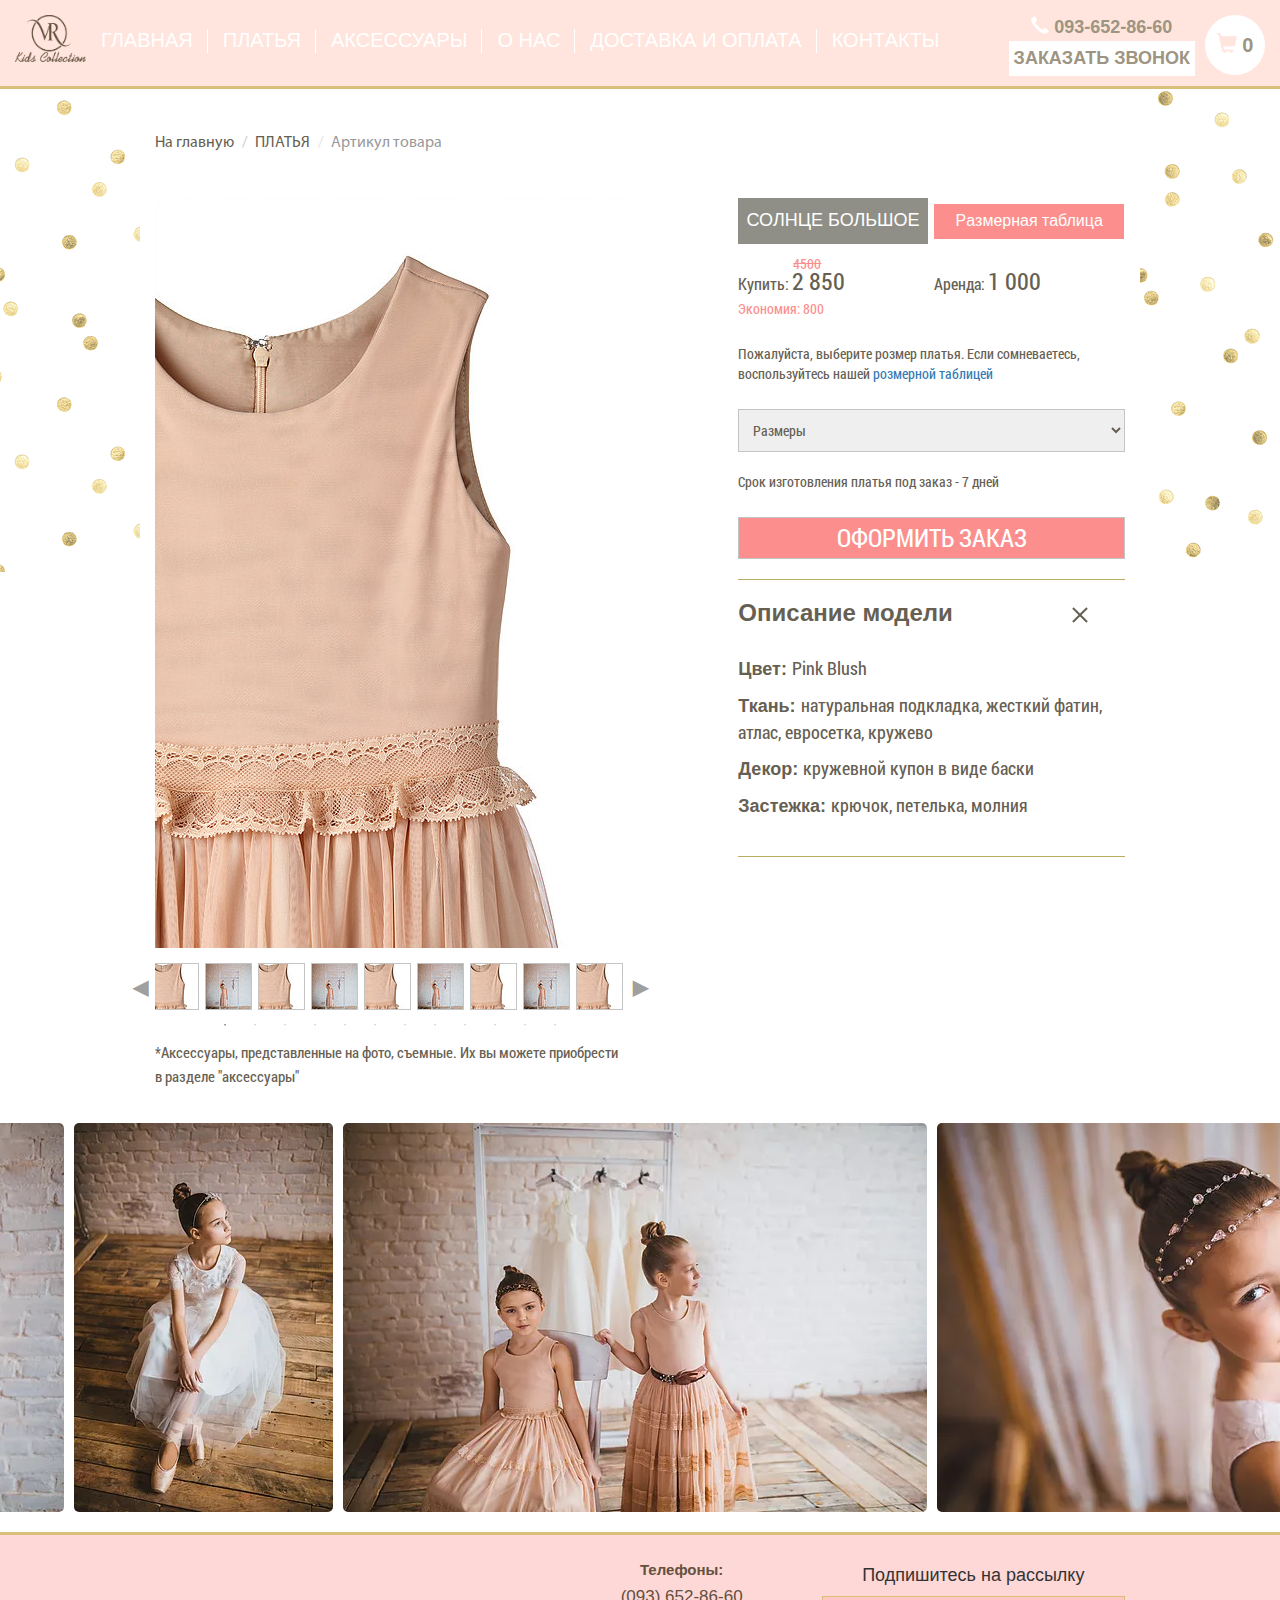
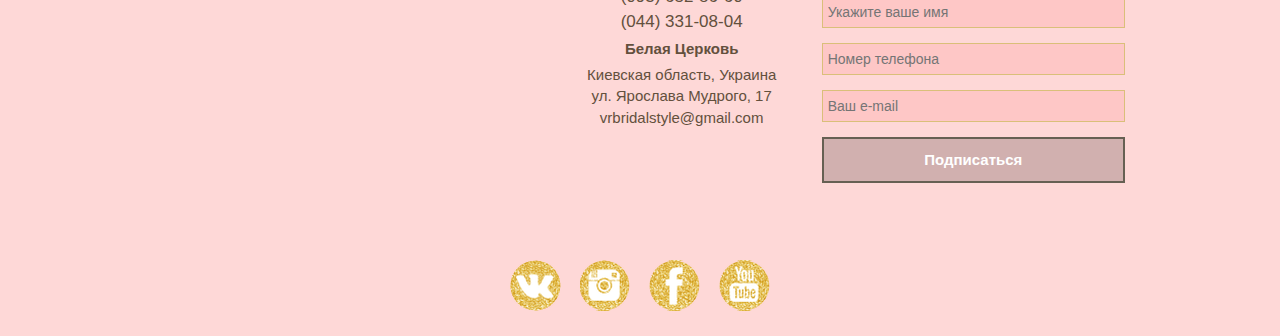
==== commit 754f8b9b: "поправив курсор на крошках, при завантаженні сторінки опис картки одразу видимий" ====
--- a/single.html
+++ b/single.html
@@ -234,7 +234,7 @@
           </div>
         <div class="card__description">
             <h3>Описание модели</h3>
-            <input type="checkbox" id="content-show">
+            <input type="checkbox" id="content-show" checked>
             <label for="content-show" class="card__description-content-show">
             </label>
             <div class="card__description-content">
--- a/css/style.css
+++ b/css/style.css
@@ -588,6 +588,9 @@
 .font__other {
 	font-family: 'RobotoCondensedRegular', 'Arial', sans-serif !important;
 }
+.single__page {
+	overflow: hidden; /* becouse gallery was made horizontal scroll*/
+}
 .single__page > .container {
 	background-color: white;
 	font-family: 'Open Sans Condensed', sans-serif;
@@ -628,7 +631,7 @@
 	opacity: 0.5;
 }
 .breadcrumbs__link-active:hover {
-  	cursor: no-drop;
+  	cursor: text;
 	text-decoration: none !important;
 }
 .card .btn {
@@ -755,6 +758,8 @@
 	border-right: none;
 	color: #666053;
 }
+
+/***************  CONTENT SHOW *******************/
 #content-show {
 	display: none;
 }
@@ -827,11 +832,30 @@
 	margin-bottom: 20px;
 	border-radius: 5px;
 }
-.ekko-lightbox .modal-dialog{
-	position: relative;
-}
-.ekko-lightbox: hover {
-	cursor: pointer;
+.ekko-lightbox {
+	background-color: rgba(0, 0, 0, 0.5);
+}
+.ekko-lightbox .modal-dialog {
+	position: relative;
+}
+.ekko-lightbox .modal-content {
+	background-color: transparent;
+	border: none;
+	border-radius: 0;
+	box-shadow: none;
+}
+.ekko-lightbox img {
+	animation: opac 2s;
+}
+@keyframes opac {
+	from {
+		opacity: 0.7;
+		transform: scale(0.7);
+	}
+	to {
+		opacity: 1;
+		transform: scale(1);
+	}
 }
 .ekko-lightbox:before,
 .ekko-lightbox:after {
